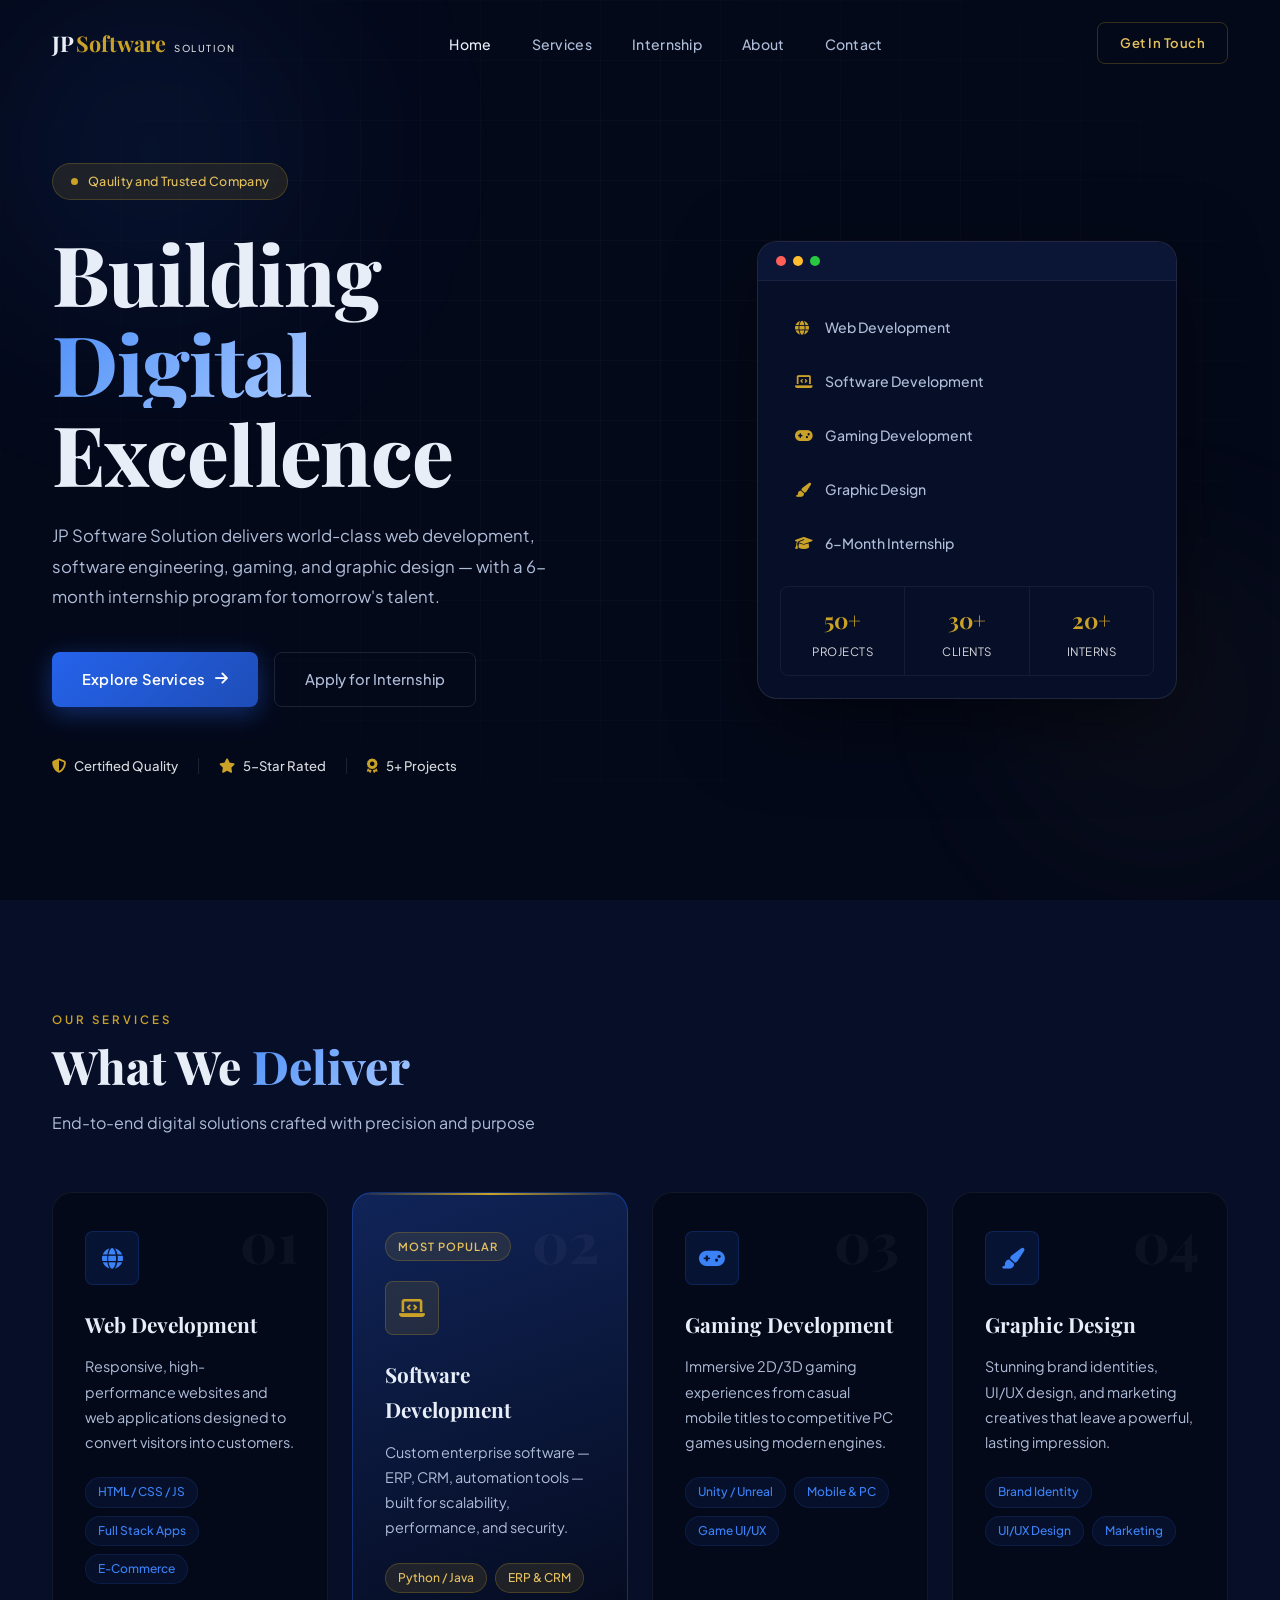
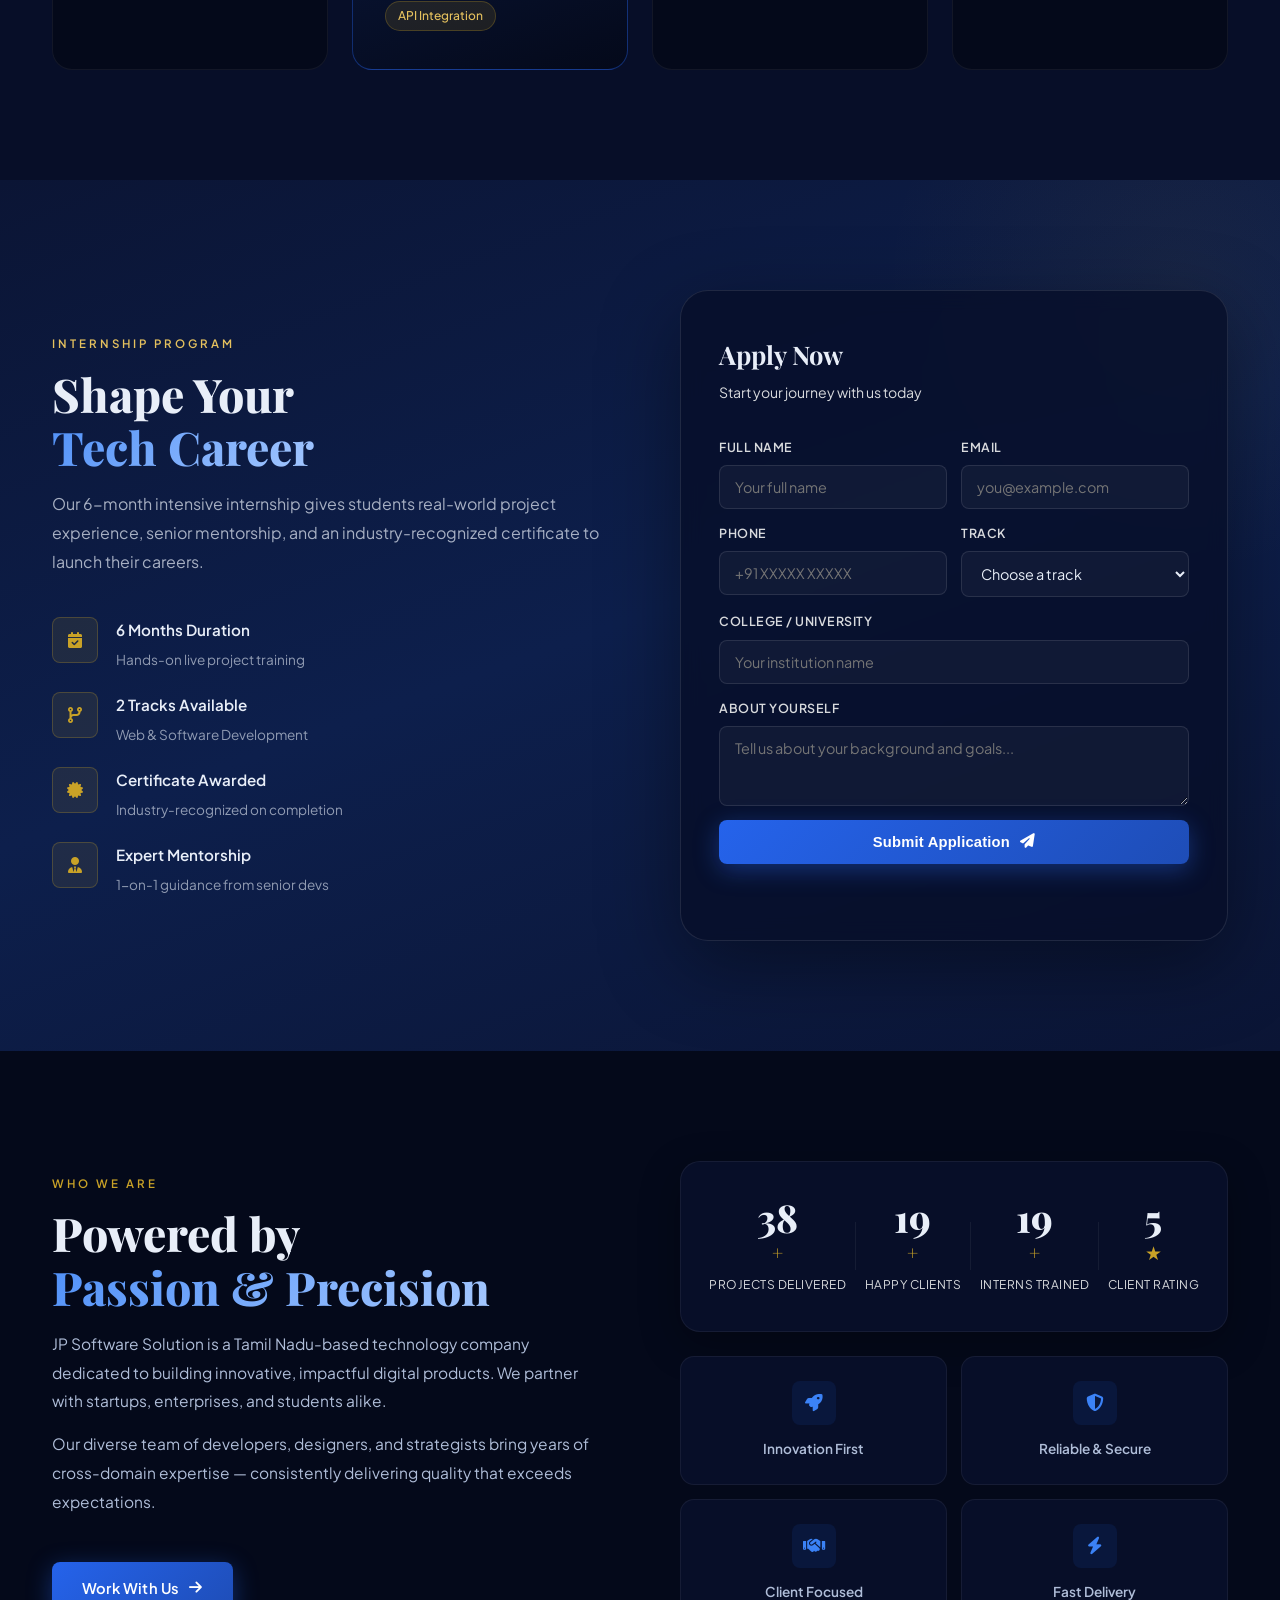
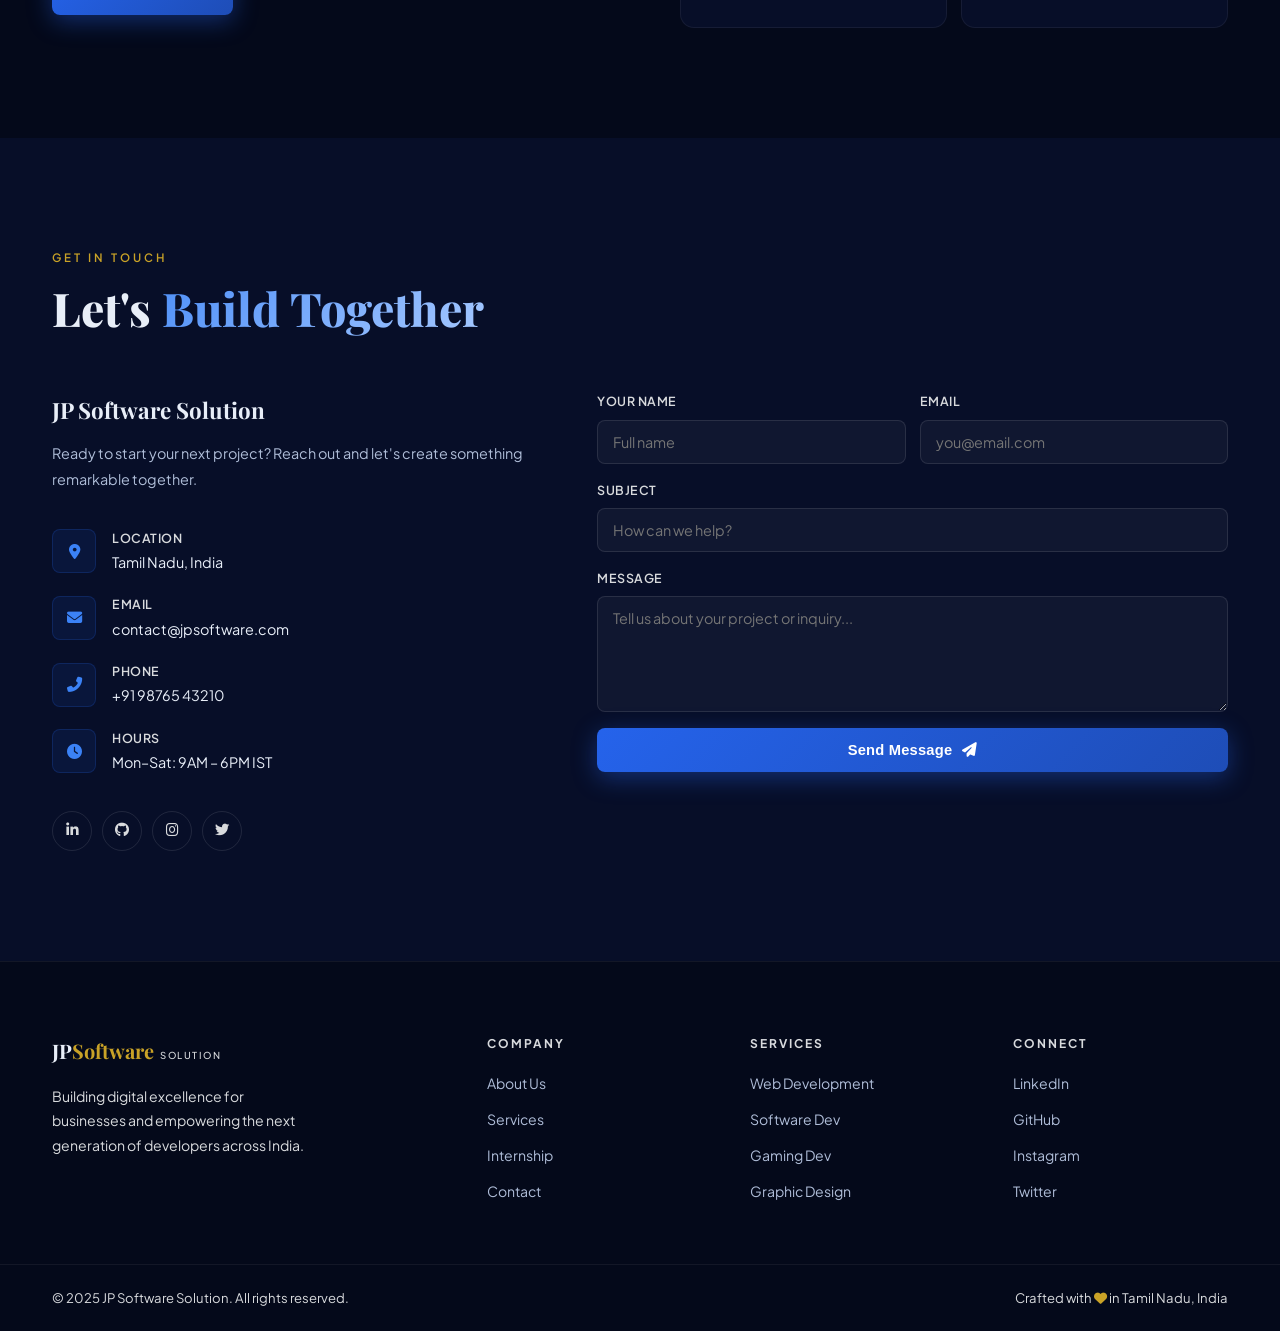
==== frontend/index.html @ 1e760411 "Initial commit" ====
<!DOCTYPE html>
<html lang="en">
<head>
  <meta charset="UTF-8"/>
  <meta name="viewport" content="width=device-width, initial-scale=1.0"/>
  <title>JP Software Solution — Digital Excellence</title>
  <link rel="stylesheet" href="style.css"/>
  <link href="https://fonts.googleapis.com/css2?family=Playfair+Display:wght@600;700;800&family=Plus+Jakarta+Sans:wght@300;400;500;600&display=swap" rel="stylesheet"/>
  <link rel="stylesheet" href="https://cdnjs.cloudflare.com/ajax/libs/font-awesome/6.5.0/css/all.min.css"/>
</head>
<body>

<!-- PRELOADER -->
<div id="preloader">
  <div class="pre-inner">
    <div class="pre-logo">JP<span>S</span></div>
    <div class="pre-bar"><div class="pre-fill"></div></div>
  </div>
</div>

<!-- NAV -->
<nav id="navbar">
  <div class="nav-inner">
    <a href="#home" class="logo">JP<span>Software</span><em>Solution</em></a>
    <ul class="nav-links" id="navLinks">
      <li><a href="#home">Home</a></li>
      <li><a href="#services">Services</a></li>
      <li><a href="#internship">Internship</a></li>
      <li><a href="#about">About</a></li>
      <li><a href="#contact">Contact</a></li>
    </ul>
    <a href="#contact" class="nav-cta">Get In Touch</a>
    <div class="hamburger" id="hamburger"><span></span><span></span><span></span></div>
  </div>
</nav>

<!-- HERO -->
<section id="home" class="hero">
  <div class="hero-grid-bg"></div>
  <div class="hero-orb orb1"></div>
  <div class="hero-orb orb2"></div>
  <div class="hero-content">
    <div class="hero-badge"><span class="badge-dot"></span>Qaulity and Trusted Company</div>
    <h1>Building <span class="h-underline">Digital</span><br/>Excellence</h1>
    <p class="hero-sub">JP Software Solution delivers world-class web development, software engineering, gaming, and graphic design — with a 6-month internship program for tomorrow's talent.</p>
    <div class="hero-actions">
      <a href="#services" class="btn-royal">Explore Services <i class="fas fa-arrow-right"></i></a>
      <a href="#internship" class="btn-ghost">Apply for Internship</a>
    </div>
    <div class="hero-trust">
      <div class="trust-item"><i class="fas fa-shield-alt"></i><span>Certified Quality</span></div>
      <div class="trust-sep"></div>
      <div class="trust-item"><i class="fas fa-star"></i><span>5-Star Rated</span></div>
      <div class="trust-sep"></div>
      <div class="trust-item"><i class="fas fa-award"></i><span>5+ Projects</span></div>
    </div>
  </div>
  <div class="hero-visual">
    <div class="hv-frame">
      <div class="hv-top-bar"><span></span><span></span><span></span></div>
      <div class="hv-body">
        <div class="code-line cl1"><i class="fas fa-globe"></i> Web Development</div>
        <div class="code-line cl2"><i class="fas fa-laptop-code"></i> Software Development</div>
        <div class="code-line cl3"><i class="fas fa-gamepad"></i> Gaming Development</div>
        <div class="code-line cl4"><i class="fas fa-paint-brush"></i> Graphic Design</div>
        <div class="code-line cl5"><i class="fas fa-graduation-cap"></i> 6-Month Internship</div>
        <div class="hv-stats">
          <div class="hv-stat"><div class="hvn">50+</div><div class="hvl">Projects</div></div>
          <div class="hv-stat"><div class="hvn">30+</div><div class="hvl">Clients</div></div>
          <div class="hv-stat"><div class="hvn">20+</div><div class="hvl">Interns</div></div>
        </div>
      </div>
    </div>
  </div>
</section>

<!-- SERVICES -->
<section id="services">
  <div class="container">
    <div class="sec-eyebrow">Our Services</div>
    <h2 class="sec-title">What We <span>Deliver</span></h2>
    <p class="sec-sub">End-to-end digital solutions crafted with precision and purpose</p>
    <div class="services-grid">
      <div class="svc-card reveal">
        <div class="svc-num">01</div>
        <div class="svc-ico"><i class="fas fa-globe"></i></div>
        <h3>Web Development</h3>
        <p>Responsive, high-performance websites and web applications designed to convert visitors into customers.</p>
        <ul class="svc-tags"><li>HTML / CSS / JS</li><li>Full Stack Apps</li><li>E-Commerce</li></ul>
      </div>
      <div class="svc-card featured reveal">
        <div class="featured-lbl">Most Popular</div>
        <div class="svc-num">02</div>
        <div class="svc-ico"><i class="fas fa-laptop-code"></i></div>
        <h3>Software Development</h3>
        <p>Custom enterprise software — ERP, CRM, automation tools — built for scalability, performance, and security.</p>
        <ul class="svc-tags"><li>Python / Java</li><li>ERP & CRM</li><li>API Integration</li></ul>
      </div>
      <div class="svc-card reveal">
        <div class="svc-num">03</div>
        <div class="svc-ico"><i class="fas fa-gamepad"></i></div>
        <h3>Gaming Development</h3>
        <p>Immersive 2D/3D gaming experiences from casual mobile titles to competitive PC games using modern engines.</p>
        <ul class="svc-tags"><li>Unity / Unreal</li><li>Mobile & PC</li><li>Game UI/UX</li></ul>
      </div>
      <div class="svc-card reveal">
        <div class="svc-num">04</div>
        <div class="svc-ico"><i class="fas fa-paint-brush"></i></div>
        <h3>Graphic Design</h3>
        <p>Stunning brand identities, UI/UX design, and marketing creatives that leave a powerful, lasting impression.</p>
        <ul class="svc-tags"><li>Brand Identity</li><li>UI/UX Design</li><li>Marketing</li></ul>
      </div>
    </div>
  </div>
</section>

<!-- INTERNSHIP -->
<section id="internship" class="intern-section">
  <div class="container">
    <div class="intern-grid">
      <div class="intern-left">
        <div class="sec-eyebrow light">Internship Program</div>
        <h2 class="sec-title light">Shape Your<br/><span>Tech Career</span></h2>
        <p class="intern-desc">Our 6-month intensive internship gives students real-world project experience, senior mentorship, and an industry-recognized certificate to launch their careers.</p>
        <div class="perks-list">
          <div class="perk reveal"><div class="perk-ico"><i class="fas fa-calendar-check"></i></div><div class="perk-text"><strong>6 Months Duration</strong><span>Hands-on live project training</span></div></div>
          <div class="perk reveal"><div class="perk-ico"><i class="fas fa-code-branch"></i></div><div class="perk-text"><strong>2 Tracks Available</strong><span>Web & Software Development</span></div></div>
          <div class="perk reveal"><div class="perk-ico"><i class="fas fa-certificate"></i></div><div class="perk-text"><strong>Certificate Awarded</strong><span>Industry-recognized on completion</span></div></div>
          <div class="perk reveal"><div class="perk-ico"><i class="fas fa-user-tie"></i></div><div class="perk-text"><strong>Expert Mentorship</strong><span>1-on-1 guidance from senior devs</span></div></div>
        </div>
      </div>
      <div class="intern-right">
        <div class="form-card">
          <div class="form-card-head">
            <h3>Apply Now</h3>
            <p>Start your journey with us today</p>
          </div>
          <form id="internForm">
            <div class="frow2">
              <div class="fgrp"><label>Full Name</label><input type="text" id="iName" placeholder="Your full name" required/></div>
              <div class="fgrp"><label>Email</label><input type="email" id="iEmail" placeholder="you@example.com" required/></div>
            </div>
            <div class="frow2">
              <div class="fgrp"><label>Phone</label><input type="tel" id="iPhone" placeholder="+91 XXXXX XXXXX" required/></div>
              <div class="fgrp"><label>Track</label>
                <select id="iTrack" required>
                  <option value="">Choose a track</option>
                  <option value="web">Web Development</option>
                  <option value="software">Software Development</option>
                </select>
              </div>
            </div>
            <div class="fgrp"><label>College / University</label><input type="text" id="iCollege" placeholder="Your institution name" required/></div>
            <div class="fgrp"><label>About Yourself</label><textarea id="iMessage" placeholder="Tell us about your background and goals..." rows="3"></textarea></div>
            <button type="submit" class="btn-royal full">Submit Application <i class="fas fa-paper-plane"></i></button>
            <p id="formMsg" class="fstatus"></p>
          </form>
        </div>
      </div>
    </div>
  </div>
</section>

<!-- ABOUT -->
<section id="about">
  <div class="container">
    <div class="about-grid">
      <div class="about-left reveal">
        <div class="sec-eyebrow">Who We Are</div>
        <h2 class="sec-title">Powered by<br/><span>Passion & Precision</span></h2>
        <p class="about-body">JP Software Solution is a Tamil Nadu-based technology company dedicated to building innovative, impactful digital products. We partner with startups, enterprises, and students alike.</p>
        <p class="about-body">Our diverse team of developers, designers, and strategists bring years of cross-domain expertise — consistently delivering quality that exceeds expectations.</p>
        <a href="#contact" class="btn-royal" style="display:inline-flex;margin-top:32px;gap:10px;">Work With Us <i class="fas fa-arrow-right"></i></a>
      </div>
      <div class="about-right">
        <div class="stats-board reveal">
          <div class="sb-item"><div class="sb-num" data-target="50">0</div><div class="sb-plus">+</div><div class="sb-lbl">Projects Delivered</div></div>
          <div class="sb-divider"></div>
          <div class="sb-item"><div class="sb-num" data-target="30">0</div><div class="sb-plus">+</div><div class="sb-lbl">Happy Clients</div></div>
          <div class="sb-divider"></div>
          <div class="sb-item"><div class="sb-num" data-target="20">0</div><div class="sb-plus">+</div><div class="sb-lbl">Interns Trained</div></div>
          <div class="sb-divider"></div>
          <div class="sb-item"><div class="sb-num" data-target="5">0</div><div class="sb-plus">★</div><div class="sb-lbl">Client Rating</div></div>
        </div>
        <div class="values-grid">
          <div class="val-box reveal"><div class="val-ico"><i class="fas fa-rocket"></i></div><p>Innovation First</p></div>
          <div class="val-box reveal"><div class="val-ico"><i class="fas fa-shield-alt"></i></div><p>Reliable & Secure</p></div>
          <div class="val-box reveal"><div class="val-ico"><i class="fas fa-handshake"></i></div><p>Client Focused</p></div>
          <div class="val-box reveal"><div class="val-ico"><i class="fas fa-bolt"></i></div><p>Fast Delivery</p></div>
        </div>
      </div>
    </div>
  </div>
</section>

<!-- CONTACT -->
<section id="contact" class="contact-section">
  <div class="container">
    <div class="sec-eyebrow">Get In Touch</div>
    <h2 class="sec-title">Let's <span>Build Together</span></h2>
    <div class="contact-grid">
      <div class="contact-left reveal">
        <h3>JP Software Solution</h3>
        <p class="ci-intro">Ready to start your next project? Reach out and let's create something remarkable together.</p>
        <div class="ci-list">
          <div class="ci-item"><div class="ci-ico"><i class="fas fa-map-marker-alt"></i></div><div class="ci-txt"><strong>Location</strong><span>Tamil Nadu, India</span></div></div>
          <div class="ci-item"><div class="ci-ico"><i class="fas fa-envelope"></i></div><div class="ci-txt"><strong>Email</strong><span>contact@jpsoftware.com</span></div></div>
          <div class="ci-item"><div class="ci-ico"><i class="fas fa-phone-alt"></i></div><div class="ci-txt"><strong>Phone</strong><span>+91 98765 43210</span></div></div>
          <div class="ci-item"><div class="ci-ico"><i class="fas fa-clock"></i></div><div class="ci-txt"><strong>Hours</strong><span>Mon–Sat: 9AM – 6PM IST</span></div></div>
        </div>
        <div class="social-row">
          <a href="#" class="soc-btn"><i class="fab fa-linkedin-in"></i></a>
          <a href="#" class="soc-btn"><i class="fab fa-github"></i></a>
          <a href="#" class="soc-btn"><i class="fab fa-instagram"></i></a>
          <a href="#" class="soc-btn"><i class="fab fa-twitter"></i></a>
        </div>
      </div>
      <form id="contactForm" class="contact-right reveal">
        <div class="frow2">
          <div class="fgrp"><label>Your Name</label><input type="text" id="cName" placeholder="Full name" required/></div>
          <div class="fgrp"><label>Email</label><input type="email" id="cEmail" placeholder="you@email.com" required/></div>
        </div>
        <div class="fgrp"><label>Subject</label><input type="text" id="cSubject" placeholder="How can we help?" required/></div>
        <div class="fgrp"><label>Message</label><textarea id="cMessage" rows="5" placeholder="Tell us about your project or inquiry..." required></textarea></div>
        <button type="submit" class="btn-royal full">Send Message <i class="fas fa-paper-plane"></i></button>
        <p id="contactMsg" class="fstatus"></p>
      </form>
    </div>
  </div>
</section>

<!-- FOOTER -->
<footer>
  <div class="footer-top">
    <div class="container footer-grid">
      <div class="fg-brand">
        <div class="logo">JP<span>Software</span><em>Solution</em></div>
        <p>Building digital excellence for businesses and empowering the next generation of developers across India.</p>
      </div>
      <div class="fg-col"><h4>Company</h4><a href="#about">About Us</a><a href="#services">Services</a><a href="#internship">Internship</a><a href="#contact">Contact</a></div>
      <div class="fg-col"><h4>Services</h4><a href="#services">Web Development</a><a href="#services">Software Dev</a><a href="#services">Gaming Dev</a><a href="#services">Graphic Design</a></div>
      <div class="fg-col"><h4>Connect</h4><a href="#">LinkedIn</a><a href="#">GitHub</a><a href="#">Instagram</a><a href="#">Twitter</a></div>
    </div>
  </div>
  <div class="footer-bottom">
    <div class="container fb-inner">
      <p>© 2025 JP Software Solution. All rights reserved.</p>
      <p>Crafted with <i class="fas fa-heart" style="color:#c9a227"></i> in Tamil Nadu, India</p>
    </div>
  </div>
</footer>

<script src="main.js"></script>
</body>
</html>
---- frontend/style.css ----
/* ==============================
   JP SOFTWARE SOLUTION — ROYAL DARK BLUE
   ============================== */

@import url('https://fonts.googleapis.com/css2?family=Playfair+Display:wght@600;700;800&family=Plus+Jakarta+Sans:wght@300;400;500;600&display=swap');

*, *::before, *::after { margin: 0; padding: 0; box-sizing: border-box; }

:root {
  /* Royal Blue Palette */
  --navy:       #04091a;
  --navy2:      #070e28;
  --navy3:      #0b1535;
  --royal:      #0d1f4c;
  --royal-mid:  #102458;
  --blue-glow:  #1a3a8a;
  --blue-light: #1e4db7;
  --accent:     #2563eb;
  --accent-lit: #3b82f6;

  /* Gold Accent — Royal Touch */
  --gold:       #c9a227;
  --gold-light: #e5c15e;
  --gold-pale:  rgba(201,162,39,0.12);

  /* Text */
  --text:       #e8eef8;
  --text2:      #afbdd8;
  --text3:      #d8dadd;

  /* Borders */
  --bdr:        rgba(255,255,255,0.06);
  --bdr2:       rgba(255,255,255,0.10);
  --bdr-gold:   rgba(201,162,39,0.25);

  /* Fonts */
  --serif:      'Playfair Display', Georgia, serif;
  --sans:       'Plus Jakarta Sans', system-ui, sans-serif;

  --radius-sm:  8px;
  --radius:     14px;
  --radius-lg:  20px;
  --radius-xl:  28px;
}

html { scroll-behavior: smooth; font-size: 16px; }

body {
  background: var(--navy);
  color: var(--text);
  font-family: var(--sans);
  font-weight: 400;
  line-height: 1.7;
  overflow-x: hidden;
}

::selection { background: rgba(37,99,235,0.35); color: var(--text); }

::-webkit-scrollbar { width: 5px; }
::-webkit-scrollbar-track { background: var(--navy2); }
::-webkit-scrollbar-thumb { background: var(--blue-light); border-radius: 10px; }

/* ==============================  PRELOADER  ============================== */
#preloader {
  position: fixed; inset: 0; z-index: 9999;
  background: var(--navy);
  display: flex; align-items: center; justify-content: center;
  transition: opacity 0.6s, visibility 0.6s;
}
#preloader.done { opacity: 0; visibility: hidden; }
.pre-inner { text-align: center; }
.pre-logo {
  font-family: var(--serif); font-size: 3rem; font-weight: 800;
  color: var(--text); letter-spacing: -1px;
}
.pre-logo span { color: var(--gold); }
.pre-bar {
  width: 160px; height: 2px; background: var(--bdr2);
  border-radius: 2px; margin: 20px auto 0; overflow: hidden;
}
.pre-fill {
  height: 100%; width: 0; background: linear-gradient(90deg, var(--gold), var(--accent));
  border-radius: 2px; animation: preload 1.4s ease forwards;
}
@keyframes preload { to { width: 100%; } }

/* ==============================  NAVBAR  ============================== */
#navbar {
  position: fixed; top: 0; width: 100%; z-index: 1000;
  padding: 22px 0;
  transition: all 0.4s cubic-bezier(.4,0,.2,1);
}
#navbar.scrolled {
  padding: 14px 0;
  background: rgba(7,14,40,0.95);
  backdrop-filter: blur(20px) saturate(180%);
  border-bottom: 1px solid var(--bdr);
  box-shadow: 0 4px 30px rgba(0,0,0,0.4);
}
.nav-inner {
  max-width: 1240px; margin: 0 auto; padding: 0 32px;
  display: flex; align-items: center; justify-content: space-between;
}
.logo {
  font-family: var(--serif); font-size: 1.35rem; font-weight: 700;
  color: var(--text); text-decoration: none; display: flex; align-items: baseline; gap: 2px;
}
.logo span { color: var(--gold); }
.logo em { font-style: normal; font-family: var(--sans); font-size: 0.6rem; font-weight: 500; color: var(--text3); letter-spacing: 1.5px; text-transform: uppercase; margin-left: 6px; }
.nav-links { list-style: none; display: flex; gap: 40px; }
.nav-links a { color: var(--text2); text-decoration: none; font-size: 0.88rem; font-weight: 500; letter-spacing: 0.3px; transition: color 0.2s; position: relative; }
.nav-links a::after { content:''; position:absolute; bottom:-4px; left:0; width:0; height:1px; background:var(--gold); transition:width 0.3s; }
.nav-links a:hover { color: var(--text); }
.nav-links a:hover::after { width: 100%; }
.nav-cta {
  background: transparent; border: 1px solid var(--bdr-gold);
  color: var(--gold-light); font-size: 0.82rem; font-weight: 600;
  letter-spacing: 0.5px; padding: 9px 22px; border-radius: var(--radius-sm);
  text-decoration: none; transition: all 0.3s;
}
.nav-cta:hover { background: var(--gold); color: var(--navy); border-color: var(--gold); }
.hamburger { display: none; flex-direction: column; gap: 5px; cursor: pointer; }
.hamburger span { width: 22px; height: 1.5px; background: var(--text); border-radius: 2px; transition: 0.3s; display: block; }

/* ==============================  HERO  ============================== */
.hero {
  min-height: 100vh;
  display: flex; align-items: center; gap: 80px;
  max-width: 1240px; margin: 0 auto; padding: 120px 32px 80px;
  position: relative;
}
.hero-grid-bg {
  position: fixed; inset: 0; pointer-events: none; z-index: -1;
  background-image:
    linear-gradient(rgba(255,255,255,0.025) 1px, transparent 1px),
    linear-gradient(90deg, rgba(255,255,255,0.025) 1px, transparent 1px);
  background-size: 60px 60px;
  mask-image: radial-gradient(ellipse 80% 80% at 50% 40%, black 30%, transparent 80%);
}
.hero-orb {
  position: fixed; border-radius: 50%; pointer-events: none; z-index: -1;
  filter: blur(80px);
}
.orb1 { width: 500px; height: 500px; top: -100px; left: -100px; background: radial-gradient(circle, rgba(37,99,235,0.14) 0%, transparent 70%); }
.orb2 { width: 400px; height: 400px; bottom: 0; right: -80px; background: radial-gradient(circle, rgba(201,162,39,0.07) 0%, transparent 70%); }
.hero-content { flex: 1.1; }
.hero-badge {
  display: inline-flex; align-items: center; gap: 10px;
  border: 1px solid var(--bdr-gold); border-radius: 40px;
  padding: 7px 18px; font-size: 0.78rem; font-weight: 500;
  color: var(--gold-light); letter-spacing: 0.3px; margin-bottom: 28px;
  background: var(--gold-pale);
}
.badge-dot { width: 7px; height: 7px; background: var(--gold); border-radius: 50%; animation: pulse-dot 2s ease-in-out infinite; }
@keyframes pulse-dot { 0%,100%{opacity:1;transform:scale(1)} 50%{opacity:.5;transform:scale(1.4)} }
.hero-content h1 {
  font-family: var(--serif); font-size: clamp(3.2rem, 6.5vw, 5.2rem);
  font-weight: 800; line-height: 1.08; letter-spacing: -1px;
  margin-bottom: 24px; color: var(--text);
}
.h-underline {
  position: relative; display: inline-block;
  background: linear-gradient(135deg, #4f90f8 0%, #a5c8ff 100%);
  -webkit-background-clip: text; -webkit-text-fill-color: transparent; background-clip: text;
}
.h-gold {
  font-style: italic;
  background: linear-gradient(135deg, var(--gold) 0%, var(--gold-light) 100%);
  -webkit-background-clip: text; -webkit-text-fill-color: transparent; background-clip: text;
}
.hero-sub { color: var(--text2); font-size: 1.05rem; max-width: 500px; line-height: 1.8; margin-bottom: 40px; font-weight: 400; }
.hero-actions { display: flex; gap: 16px; flex-wrap: wrap; margin-bottom: 48px; }
.btn-royal {
  display: inline-flex; align-items: center; gap: 10px;
  background: linear-gradient(135deg, var(--accent) 0%, var(--blue-light) 100%);
  color: #fff; font-weight: 600; font-size: 0.92rem;
  padding: 14px 30px; border-radius: var(--radius-sm); border: none;
  text-decoration: none; cursor: pointer; letter-spacing: 0.2px;
  transition: transform 0.25s, box-shadow 0.25s;
  box-shadow: 0 6px 24px rgba(37,99,235,0.4);
}
.btn-royal:hover { transform: translateY(-2px); box-shadow: 0 12px 36px rgba(37,99,235,0.5); }
.btn-royal.full { width: 100%; justify-content: center; border-radius: var(--radius-sm); }
.btn-ghost {
  display: inline-flex; align-items: center; gap: 10px;
  border: 1px solid var(--bdr2); color: var(--text2); font-weight: 500;
  font-size: 0.92rem; padding: 14px 30px; border-radius: var(--radius-sm);
  text-decoration: none; transition: all 0.25s; background: transparent;
}
.btn-ghost:hover { border-color: rgba(255,255,255,0.2); color: var(--text); background: rgba(255,255,255,0.04); }
.hero-trust { display: flex; align-items: center; gap: 20px; flex-wrap: wrap; }
.trust-item { display: flex; align-items: center; gap: 8px; color: var(--text3); font-size: 0.82rem; font-weight: 500; }
.trust-item i { color: var(--gold); font-size: 0.9rem; }
.trust-sep { width: 1px; height: 16px; background: var(--bdr2); }

/* Hero Visual */
.hero-visual { flex: 1; display: flex; justify-content: center; align-items: center; }
.hv-frame {
  width: 100%; max-width: 420px;
  background: var(--navy2);
  border: 1px solid var(--bdr2); border-radius: var(--radius-lg);
  overflow: hidden;
  box-shadow: 0 24px 80px rgba(0,0,0,0.5), inset 0 1px 0 rgba(255,255,255,0.06);
}
.hv-top-bar {
  display: flex; gap: 7px; padding: 14px 18px;
  border-bottom: 1px solid var(--bdr);
  background: var(--navy3);
}
.hv-top-bar span { width: 10px; height: 10px; border-radius: 50%; background: var(--bdr2); }
.hv-top-bar span:nth-child(1) { background: #ff5f57; }
.hv-top-bar span:nth-child(2) { background: #febc2e; }
.hv-top-bar span:nth-child(3) { background: #28c840; }
.hv-body { padding: 24px 22px 22px; }
.code-line {
  display: flex; align-items: center; gap: 14px;
  padding: 10px 14px; border-radius: var(--radius-sm);
  font-size: 0.88rem; font-weight: 500; color: var(--text2);
  margin-bottom: 8px; border: 1px solid transparent;
  opacity: 0;
  animation: slideIn 0.5s ease forwards;
}
.code-line i { color: var(--gold); width: 16px; }
.cl1 { animation-delay: 0.1s; }
.cl2 { animation-delay: 0.3s; }
.cl3 { animation-delay: 0.5s; }
.cl4 { animation-delay: 0.7s; }
.cl5 { animation-delay: 0.9s; }
.code-line:hover { background: rgba(37,99,235,0.08); border-color: var(--bdr); color: var(--text); }
@keyframes slideIn { from{opacity:0;transform:translateX(-12px)} to{opacity:1;transform:none} }
.hv-stats {
  display: flex; gap: 0; margin-top: 20px;
  border: 1px solid var(--bdr); border-radius: var(--radius-sm);
  overflow: hidden;
}
.hv-stat {
  flex: 1; padding: 14px 10px; text-align: center;
  border-right: 1px solid var(--bdr);
}
.hv-stat:last-child { border-right: none; }
.hvn { font-family: var(--serif); font-size: 1.4rem; font-weight: 700; color: var(--gold); }
.hvl { font-size: 0.72rem; color: var(--text3); margin-top: 2px; letter-spacing: 0.5px; text-transform: uppercase; }

/* ==============================  SHARED  ============================== */
.container { max-width: 1240px; margin: 0 auto; padding: 0 32px; }
section { padding: 110px 0; }
.sec-eyebrow {
  font-size: 0.72rem; font-weight: 600; letter-spacing: 3px;
  text-transform: uppercase; color: var(--gold); margin-bottom: 14px;
}
.sec-eyebrow.light { color: var(--gold-light); }
.sec-title {
  font-family: var(--serif); font-size: clamp(2rem, 4vw, 2.9rem);
  font-weight: 800; line-height: 1.15; margin-bottom: 16px;
}
.sec-title span {
  background: linear-gradient(135deg, #4f90f8, #a5c8ff);
  -webkit-background-clip: text; -webkit-text-fill-color: transparent; background-clip: text;
}
.sec-title.light { color: var(--text); }
.sec-sub { color: var(--text2); font-size: 1rem; max-width: 500px; }
.text-center { text-align: center; }
.text-center .sec-sub { margin: 0 auto; }

/* Reveal on scroll */
.reveal { opacity: 0; transform: translateY(28px); transition: opacity 0.7s ease, transform 0.7s ease; }
.reveal.visible { opacity: 1; transform: none; }

/* ==============================  SERVICES  ============================== */
#services { background: var(--navy2); }
#services .sec-eyebrow,
#services .sec-title,
#services .sec-sub { display: block; }
#services > .container > .sec-eyebrow { margin-bottom: 10px; }
#services > .container > .sec-title { margin-bottom: 16px; }
.services-grid {
  display: grid; grid-template-columns: repeat(auto-fit, minmax(260px,1fr));
  gap: 24px; margin-top: 56px;
}
.svc-card {
  background: var(--navy); border: 1px solid var(--bdr);
  border-radius: var(--radius-lg); padding: 38px 32px;
  position: relative; overflow: hidden;
  transition: transform 0.3s, border-color 0.3s, box-shadow 0.3s;
}
.svc-card::before {
  content: ''; position: absolute; top: 0; left: 0; right: 0; height: 2px;
  background: linear-gradient(90deg, transparent, var(--blue-light), transparent);
  opacity: 0; transition: opacity 0.3s;
}
.svc-card:hover { transform: translateY(-8px); border-color: var(--bdr2); box-shadow: 0 20px 60px rgba(0,0,0,0.4); }
.svc-card:hover::before { opacity: 1; }
.svc-card.featured {
  border-color: rgba(37,99,235,0.4);
  background: linear-gradient(160deg, var(--royal-mid) 0%, var(--navy) 100%);
}
.svc-card.featured::before { opacity: 1; background: linear-gradient(90deg, transparent, var(--gold), transparent); }
.featured-lbl {
  display: inline-block; background: var(--gold-pale); color: var(--gold-light);
  border: 1px solid var(--bdr-gold); font-size: 0.7rem; font-weight: 600;
  letter-spacing: 1px; text-transform: uppercase; padding: 4px 12px;
  border-radius: 20px; margin-bottom: 20px;
}
.svc-num {
  font-family: var(--serif); font-size: 3.5rem; font-weight: 800;
  color: rgba(255,255,255,0.04); line-height: 1; margin-bottom: 20px;
  position: absolute; top: 20px; right: 28px;
}
.svc-ico {
  width: 54px; height: 54px; background: rgba(37,99,235,0.12);
  border: 1px solid rgba(37,99,235,0.2); border-radius: var(--radius-sm);
  display: flex; align-items: center; justify-content: center;
  font-size: 1.3rem; color: var(--accent-lit); margin-bottom: 22px;
  transition: all 0.3s;
}
.svc-card:hover .svc-ico { background: var(--accent); color: #fff; border-color: var(--accent); }
.svc-card.featured .svc-ico { background: var(--gold-pale); border-color: var(--bdr-gold); color: var(--gold); }
.svc-card h3 { font-family: var(--serif); font-size: 1.3rem; font-weight: 700; margin-bottom: 12px; }
.svc-card p { color: var(--text2); font-size: 0.9rem; line-height: 1.75; margin-bottom: 22px; }
.svc-tags { list-style: none; display: flex; flex-wrap: wrap; gap: 8px; }
.svc-tags li {
  font-size: 0.75rem; font-weight: 500; color: var(--accent-lit);
  background: rgba(37,99,235,0.08); border: 1px solid rgba(37,99,235,0.15);
  padding: 4px 12px; border-radius: 20px;
}
.svc-card.featured .svc-tags li { color: var(--gold-light); background: var(--gold-pale); border-color: var(--bdr-gold); }

/* ==============================  INTERNSHIP  ============================== */
.intern-section {
  background: linear-gradient(160deg, var(--navy3) 0%, var(--royal) 50%, var(--navy3) 100%);
  position: relative; overflow: hidden;
}
.intern-section::before {
  content: ''; position: absolute; top: -200px; right: -200px;
  width: 600px; height: 600px; border-radius: 50%;
  background: radial-gradient(circle, rgba(201,162,39,0.06) 0%, transparent 70%);
  pointer-events: none;
}
.intern-grid { display: grid; grid-template-columns: 1fr 1fr; gap: 80px; align-items: center; }
.intern-desc { color: rgba(232,238,248,0.7); font-size: 1rem; line-height: 1.8; margin-bottom: 40px; }
.perks-list { display: flex; flex-direction: column; gap: 20px; }
.perk { display: flex; gap: 18px; align-items: flex-start; }
.perk-ico {
  width: 46px; height: 46px; min-width: 46px;
  background: rgba(201,162,39,0.1); border: 1px solid var(--bdr-gold);
  border-radius: var(--radius-sm); display: flex; align-items: center;
  justify-content: center; color: var(--gold); font-size: 1rem;
}
.perk-text strong { display: block; color: var(--text); font-size: 0.95rem; font-weight: 600; margin-bottom: 2px; }
.perk-text span { color: rgba(232,238,248,0.6); font-size: 0.85rem; }
.form-card {
  background: rgba(7,14,40,0.8); border: 1px solid var(--bdr2);
  border-radius: var(--radius-xl); padding: 42px 38px;
  backdrop-filter: blur(10px);
  box-shadow: 0 24px 80px rgba(0,0,0,0.4);
}
.form-card-head { margin-bottom: 32px; }
.form-card-head h3 { font-family: var(--serif); font-size: 1.6rem; font-weight: 700; margin-bottom: 4px; }
.form-card-head p { color: var(--text3); font-size: 0.88rem; }
.frow2 { display: grid; grid-template-columns: 1fr 1fr; gap: 14px; }
.fgrp { display: flex; flex-direction: column; gap: 7px; margin-bottom: 14px; }
.fgrp label { font-size: 0.78rem; font-weight: 600; letter-spacing: 0.5px; text-transform: uppercase; color: var(--text3); }
.fgrp input, .fgrp select, .fgrp textarea {
  background: rgba(255,255,255,0.04); border: 1px solid var(--bdr2);
  border-radius: var(--radius-sm); padding: 12px 15px;
  color: var(--text); font-family: var(--sans); font-size: 0.9rem; outline: none;
  transition: border-color 0.2s, background 0.2s;
  width: 100%;
}
.fgrp input:focus, .fgrp select:focus, .fgrp textarea:focus {
  border-color: var(--accent); background: rgba(37,99,235,0.05);
}
.fgrp select { cursor: pointer; }
.fgrp select option { background: var(--navy); }
.fgrp textarea { resize: vertical; }
.fstatus { margin-top: 14px; font-size: 0.85rem; color: #4ade80; text-align: center; min-height: 20px; }
.fstatus.error { color: #f87171; }

/* ==============================  ABOUT  ============================== */
#about { background: var(--navy); }
.about-grid { display: grid; grid-template-columns: 1fr 1fr; gap: 80px; align-items: center; }
.about-body { color: var(--text2); font-size: 0.97rem; line-height: 1.85; margin-bottom: 14px; }
.stats-board {
  background: var(--navy2); border: 1px solid var(--bdr);
  border-radius: var(--radius-lg); padding: 36px 28px;
  display: flex; align-items: center; justify-content: space-between;
  margin-bottom: 24px;
  box-shadow: 0 12px 40px rgba(0,0,0,0.3);
}
.sb-item { text-align: center; }
.sb-num { font-family: var(--serif); font-size: 2.4rem; font-weight: 800; color: var(--text); line-height: 1; }
.sb-plus { font-family: var(--serif); font-size: 1.2rem; color: var(--gold); display: inline; }
.sb-lbl { font-size: 0.75rem; color: var(--text3); margin-top: 6px; text-transform: uppercase; letter-spacing: 0.5px; }
.sb-divider { width: 1px; height: 48px; background: var(--bdr); }
.values-grid { display: grid; grid-template-columns: 1fr 1fr; gap: 14px; }
.val-box {
  background: var(--navy2); border: 1px solid var(--bdr);
  border-radius: var(--radius); padding: 24px 20px; text-align: center;
  transition: border-color 0.3s, transform 0.3s;
}
.val-box:hover { border-color: rgba(37,99,235,0.3); transform: translateY(-4px); }
.val-ico {
  width: 44px; height: 44px; background: rgba(37,99,235,0.1);
  border-radius: var(--radius-sm); display: flex; align-items: center;
  justify-content: center; color: var(--accent-lit); font-size: 1.1rem;
  margin: 0 auto 12px;
}
.val-box p { font-size: 0.85rem; font-weight: 600; color: var(--text2); }

/* ==============================  CONTACT  ============================== */
.contact-section { background: var(--navy2); }
.contact-grid { display: grid; grid-template-columns: 1fr 1.3fr; gap: 60px; margin-top: 56px; }
.contact-left h3 { font-family: var(--serif); font-size: 1.4rem; font-weight: 700; margin-bottom: 12px; }
.ci-intro { color: var(--text2); font-size: 0.9rem; line-height: 1.75; margin-bottom: 36px; }
.ci-list { display: flex; flex-direction: column; gap: 20px; margin-bottom: 36px; }
.ci-item { display: flex; align-items: center; gap: 16px; }
.ci-ico {
  width: 44px; height: 44px; min-width: 44px;
  background: rgba(37,99,235,0.1); border: 1px solid rgba(37,99,235,0.2);
  border-radius: var(--radius-sm); display: flex; align-items: center;
  justify-content: center; color: var(--accent-lit); font-size: 0.95rem;
}
.ci-txt { display: flex; flex-direction: column; }
.ci-txt strong { font-size: 0.78rem; font-weight: 600; text-transform: uppercase; letter-spacing: 0.5px; color: var(--text3); margin-bottom: 1px; }
.ci-txt span { font-size: 0.9rem; color: var(--text); }
.social-row { display: flex; gap: 10px; }
.soc-btn {
  width: 40px; height: 40px; border: 1px solid var(--bdr2); border-radius: 50%;
  display: flex; align-items: center; justify-content: center;
  color: var(--text3); text-decoration: none; font-size: 0.9rem;
  transition: all 0.2s;
}
.soc-btn:hover { border-color: var(--gold); color: var(--gold); background: var(--gold-pale); }
.contact-right { display: flex; flex-direction: column; gap: 0; }
.contact-right .fgrp { margin-bottom: 16px; }

/* ==============================  FOOTER  ============================== */
footer { background: var(--navy); border-top: 1px solid var(--bdr); }
.footer-top { padding: 72px 0 48px; }
.footer-grid { display: grid; grid-template-columns: 1.8fr 1fr 1fr 1fr; gap: 48px; }
.fg-brand .logo { display: block; margin-bottom: 16px; font-size: 1.25rem; }
.fg-brand p { color: var(--text3); font-size: 0.88rem; line-height: 1.75; max-width: 260px; }
.fg-col h4 { font-size: 0.75rem; font-weight: 700; letter-spacing: 2px; text-transform: uppercase; color: var(--text3); margin-bottom: 18px; }
.fg-col a { display: block; color: var(--text2); text-decoration: none; font-size: 0.88rem; margin-bottom: 12px; transition: color 0.2s; }
.fg-col a:hover { color: var(--gold-light); }
.footer-bottom { border-top: 1px solid var(--bdr); padding: 22px 0; }
.fb-inner { display: flex; align-items: center; justify-content: space-between; }
.fb-inner p { color: var(--text3); font-size: 0.82rem; }

/* ==============================  RESPONSIVE  ============================== */
@media (max-width: 1024px) {
  .hero { flex-direction: column; text-align: center; gap: 60px; padding-top: 110px; }
  .hero-sub { margin: 0 auto 40px; }
  .hero-actions { justify-content: center; }
  .hero-trust { justify-content: center; }
  .hero-visual { width: 100%; }
  .hv-frame { max-width: 480px; margin: 0 auto; }
  .intern-grid { grid-template-columns: 1fr; gap: 50px; }
  .about-grid { grid-template-columns: 1fr; gap: 50px; }
  .contact-grid { grid-template-columns: 1fr; gap: 48px; }
  .footer-grid { grid-template-columns: 1fr 1fr; gap: 40px; }
}
@media (max-width: 700px) {
  .nav-links {
    display: none; flex-direction: column; position: fixed;
    top: 65px; left: 0; width: 100%;
    background: rgba(7,14,40,0.98); backdrop-filter: blur(20px);
    padding: 28px 32px; border-bottom: 1px solid var(--bdr);
    gap: 22px;
  }
  .nav-links.open { display: flex; }
  .nav-cta { display: none; }
  .hamburger { display: flex; }
  .frow2 { grid-template-columns: 1fr; }
  .form-card { padding: 32px 24px; }
  .stats-board { flex-wrap: wrap; gap: 24px; }
  .sb-divider { display: none; }
  .footer-grid { grid-template-columns: 1fr; gap: 36px; }
  .fb-inner { flex-direction: column; gap: 10px; text-align: center; }
  section { padding: 80px 0; }
  .services-grid { gap: 16px; }
}
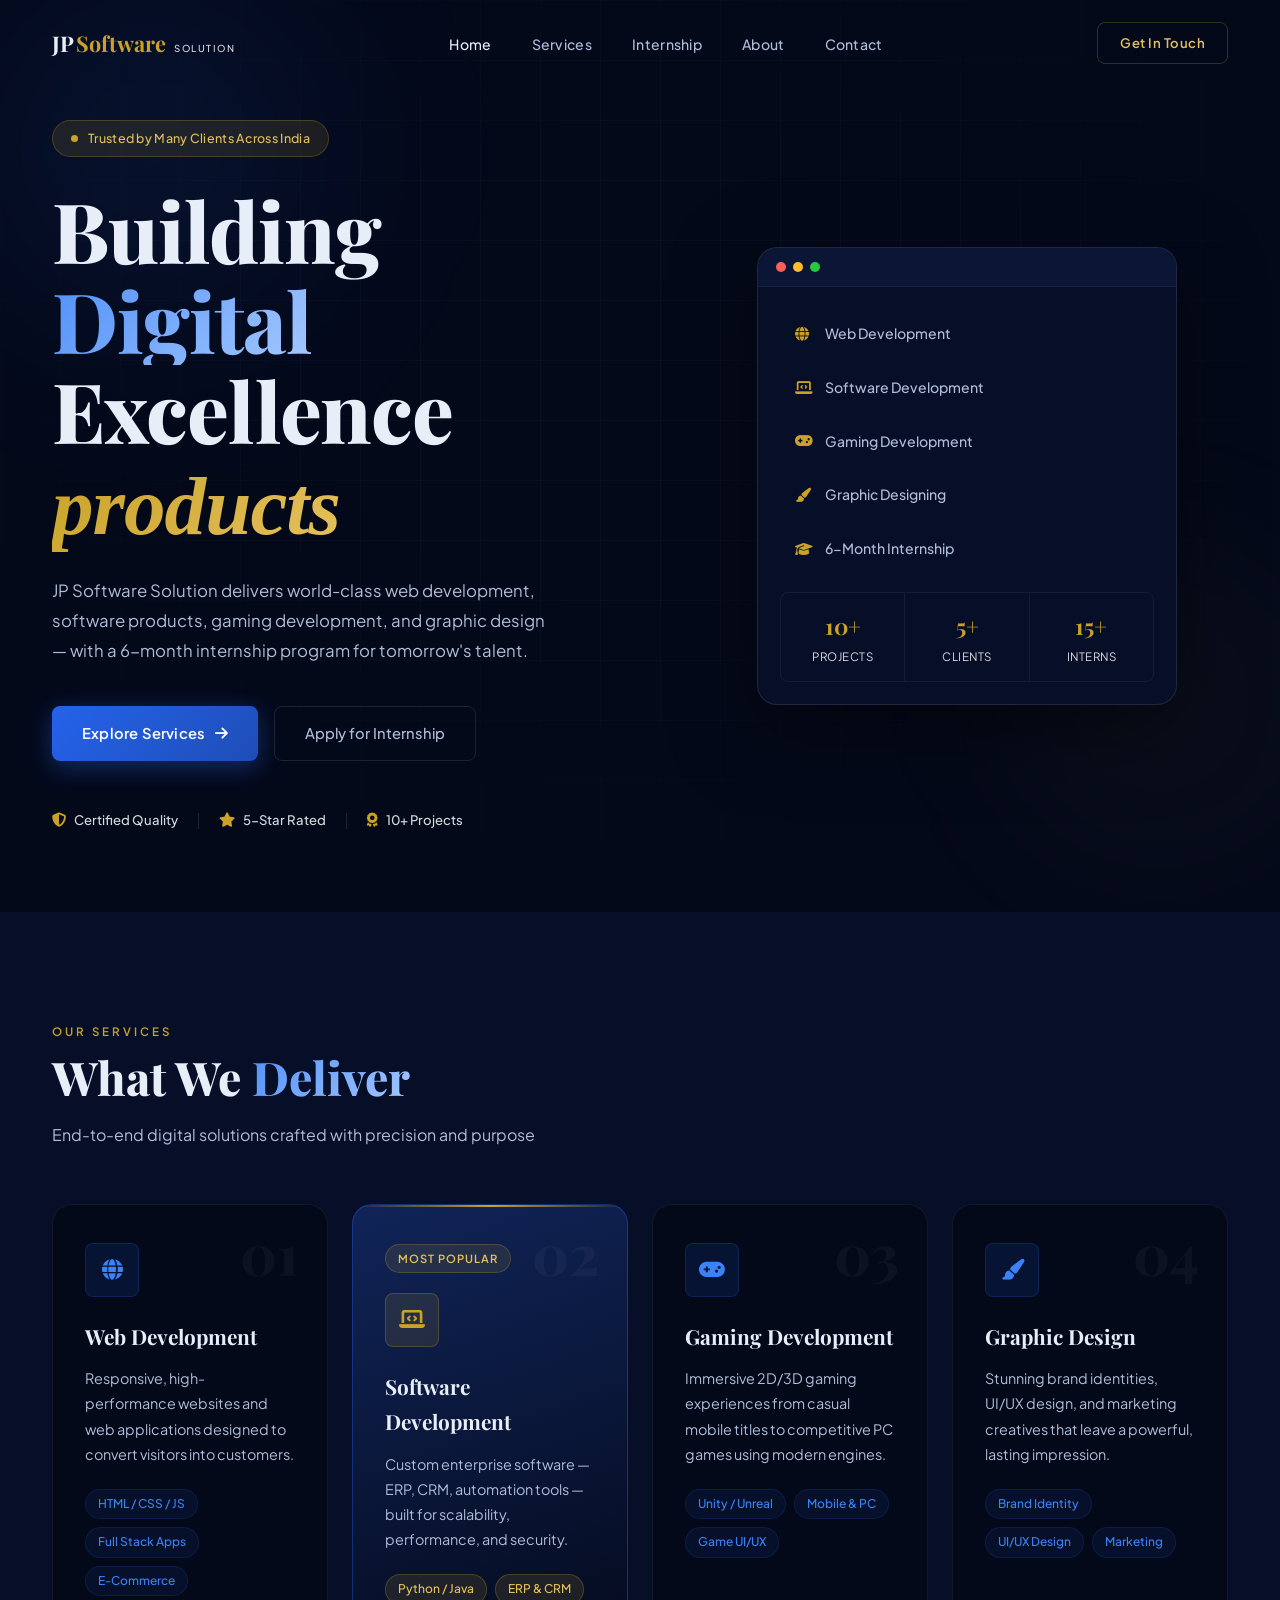
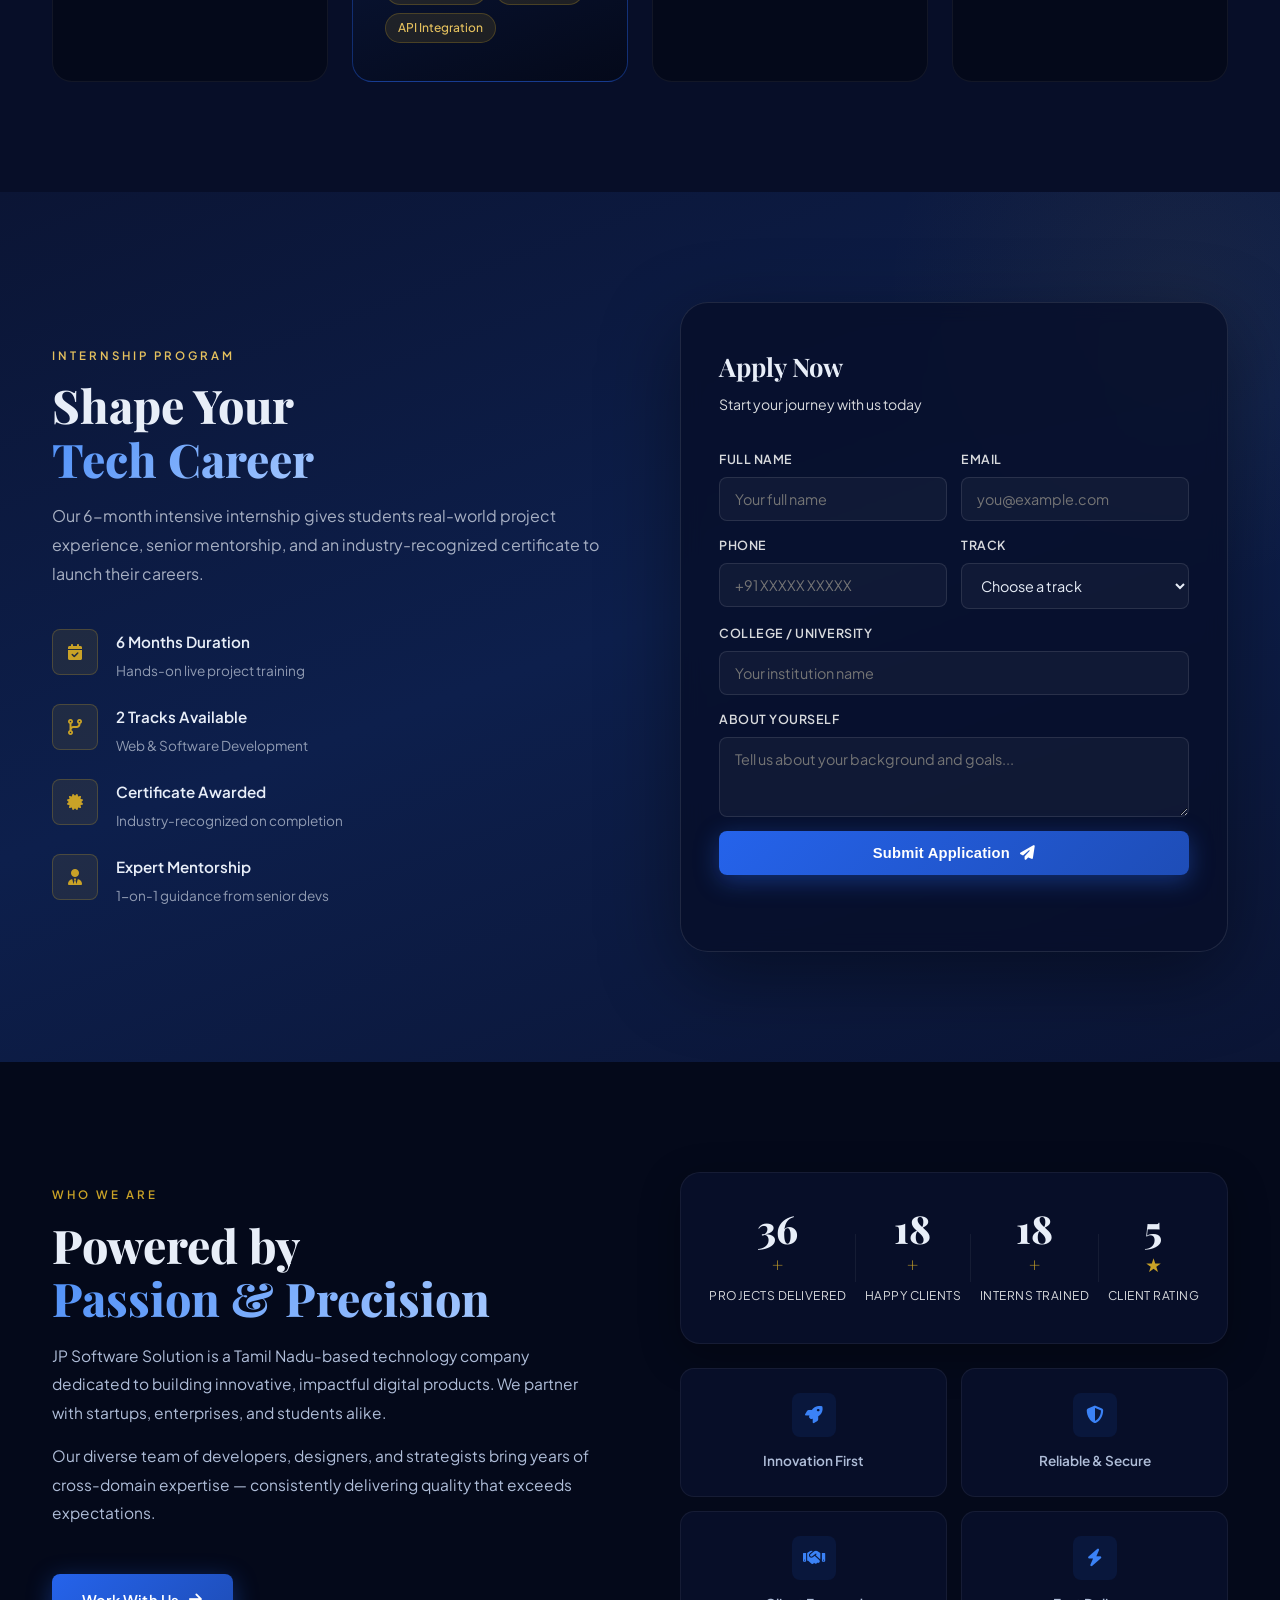
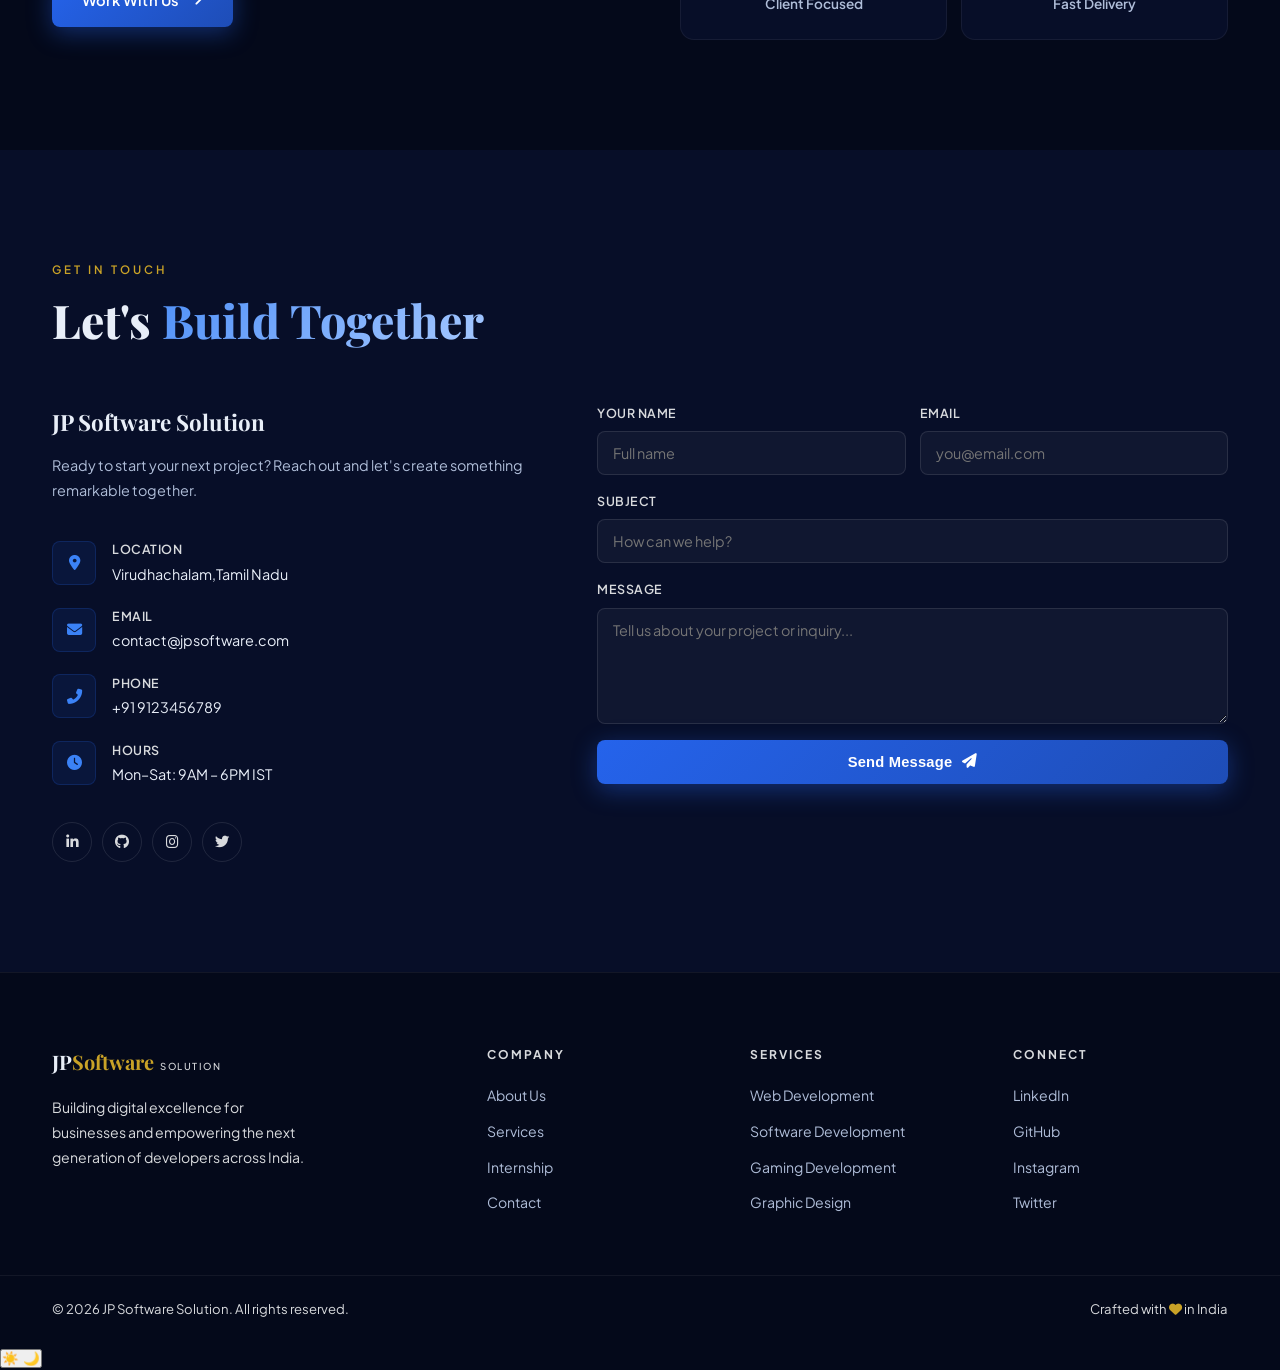
==== commit fc20e846: "index.html" ====
--- a/frontend/index.html
+++ b/frontend/index.html
@@ -1,5 +1,5 @@
 <!DOCTYPE html>
-<html lang="en">
+<html lang="en" data-theme="dark">
 <head>
   <meta charset="UTF-8"/>
   <meta name="viewport" content="width=device-width, initial-scale=1.0"/>
@@ -10,7 +10,7 @@
 </head>
 <body>
 
-<!-- PRELOADER -->
+
 <div id="preloader">
   <div class="pre-inner">
     <div class="pre-logo">JP<span>S</span></div>
@@ -18,7 +18,7 @@
   </div>
 </div>
 
-<!-- NAV -->
+
 <nav id="navbar">
   <div class="nav-inner">
     <a href="#home" class="logo">JP<span>Software</span><em>Solution</em></a>
@@ -34,15 +34,15 @@
   </div>
 </nav>
 
-<!-- HERO -->
+
 <section id="home" class="hero">
   <div class="hero-grid-bg"></div>
   <div class="hero-orb orb1"></div>
   <div class="hero-orb orb2"></div>
   <div class="hero-content">
-    <div class="hero-badge"><span class="badge-dot"></span>Qaulity and Trusted Company</div>
-    <h1>Building <span class="h-underline">Digital</span><br/>Excellence</h1>
-    <p class="hero-sub">JP Software Solution delivers world-class web development, software engineering, gaming, and graphic design — with a 6-month internship program for tomorrow's talent.</p>
+    <div class="hero-badge"><span class="badge-dot"></span>Trusted by Many Clients Across India</div>
+    <h1>Building <span class="h-underline">Digital</span><br/>Excellence <span class="h-gold">products</span></h1>
+    <p class="hero-sub">JP Software Solution delivers world-class web development, software products, gaming development, and graphic design — with a 6-month internship program for tomorrow's talent.</p>
     <div class="hero-actions">
       <a href="#services" class="btn-royal">Explore Services <i class="fas fa-arrow-right"></i></a>
       <a href="#internship" class="btn-ghost">Apply for Internship</a>
@@ -52,7 +52,7 @@
       <div class="trust-sep"></div>
       <div class="trust-item"><i class="fas fa-star"></i><span>5-Star Rated</span></div>
       <div class="trust-sep"></div>
-      <div class="trust-item"><i class="fas fa-award"></i><span>5+ Projects</span></div>
+      <div class="trust-item"><i class="fas fa-award"></i><span>10+ Projects</span></div>
     </div>
   </div>
   <div class="hero-visual">
@@ -62,19 +62,19 @@
         <div class="code-line cl1"><i class="fas fa-globe"></i> Web Development</div>
         <div class="code-line cl2"><i class="fas fa-laptop-code"></i> Software Development</div>
         <div class="code-line cl3"><i class="fas fa-gamepad"></i> Gaming Development</div>
-        <div class="code-line cl4"><i class="fas fa-paint-brush"></i> Graphic Design</div>
+        <div class="code-line cl4"><i class="fas fa-paint-brush"></i> Graphic Designing</div>
         <div class="code-line cl5"><i class="fas fa-graduation-cap"></i> 6-Month Internship</div>
         <div class="hv-stats">
-          <div class="hv-stat"><div class="hvn">50+</div><div class="hvl">Projects</div></div>
-          <div class="hv-stat"><div class="hvn">30+</div><div class="hvl">Clients</div></div>
-          <div class="hv-stat"><div class="hvn">20+</div><div class="hvl">Interns</div></div>
-        </div>
-      </div>
-    </div>
-  </div>
-</section>
-
-<!-- SERVICES -->
+          <div class="hv-stat"><div class="hvn">10+</div><div class="hvl">Projects</div></div>
+          <div class="hv-stat"><div class="hvn">5+</div><div class="hvl">Clients</div></div>
+          <div class="hv-stat"><div class="hvn">15+</div><div class="hvl">Interns</div></div>
+        </div>
+      </div>
+    </div>
+  </div>
+</section>
+
+
 <section id="services">
   <div class="container">
     <div class="sec-eyebrow">Our Services</div>
@@ -114,7 +114,7 @@
   </div>
 </section>
 
-<!-- INTERNSHIP -->
+
 <section id="internship" class="intern-section">
   <div class="container">
     <div class="intern-grid">
@@ -161,7 +161,7 @@
   </div>
 </section>
 
-<!-- ABOUT -->
+
 <section id="about">
   <div class="container">
     <div class="about-grid">
@@ -193,7 +193,7 @@
   </div>
 </section>
 
-<!-- CONTACT -->
+
 <section id="contact" class="contact-section">
   <div class="container">
     <div class="sec-eyebrow">Get In Touch</div>
@@ -203,9 +203,9 @@
         <h3>JP Software Solution</h3>
         <p class="ci-intro">Ready to start your next project? Reach out and let's create something remarkable together.</p>
         <div class="ci-list">
-          <div class="ci-item"><div class="ci-ico"><i class="fas fa-map-marker-alt"></i></div><div class="ci-txt"><strong>Location</strong><span>Tamil Nadu, India</span></div></div>
+          <div class="ci-item"><div class="ci-ico"><i class="fas fa-map-marker-alt"></i></div><div class="ci-txt"><strong>Location</strong><span>Virudhachalam,Tamil Nadu</span></div></div>
           <div class="ci-item"><div class="ci-ico"><i class="fas fa-envelope"></i></div><div class="ci-txt"><strong>Email</strong><span>contact@jpsoftware.com</span></div></div>
-          <div class="ci-item"><div class="ci-ico"><i class="fas fa-phone-alt"></i></div><div class="ci-txt"><strong>Phone</strong><span>+91 98765 43210</span></div></div>
+          <div class="ci-item"><div class="ci-ico"><i class="fas fa-phone-alt"></i></div><div class="ci-txt"><strong>Phone</strong><span>+91 9123456789</span></div></div>
           <div class="ci-item"><div class="ci-ico"><i class="fas fa-clock"></i></div><div class="ci-txt"><strong>Hours</strong><span>Mon–Sat: 9AM – 6PM IST</span></div></div>
         </div>
         <div class="social-row">
@@ -229,7 +229,7 @@
   </div>
 </section>
 
-<!-- FOOTER -->
+
 <footer>
   <div class="footer-top">
     <div class="container footer-grid">
@@ -238,18 +238,24 @@
         <p>Building digital excellence for businesses and empowering the next generation of developers across India.</p>
       </div>
       <div class="fg-col"><h4>Company</h4><a href="#about">About Us</a><a href="#services">Services</a><a href="#internship">Internship</a><a href="#contact">Contact</a></div>
-      <div class="fg-col"><h4>Services</h4><a href="#services">Web Development</a><a href="#services">Software Dev</a><a href="#services">Gaming Dev</a><a href="#services">Graphic Design</a></div>
+      <div class="fg-col"><h4>Services</h4><a href="#services">Web Development</a><a href="#services">Software Development</a><a href="#services">Gaming Development</a><a href="#services">Graphic Design</a></div>
       <div class="fg-col"><h4>Connect</h4><a href="#">LinkedIn</a><a href="#">GitHub</a><a href="#">Instagram</a><a href="#">Twitter</a></div>
     </div>
   </div>
   <div class="footer-bottom">
     <div class="container fb-inner">
-      <p>© 2025 JP Software Solution. All rights reserved.</p>
-      <p>Crafted with <i class="fas fa-heart" style="color:#c9a227"></i> in Tamil Nadu, India</p>
+      <p>© 2026 JP Software Solution. All rights reserved.</p>
+      <p>Crafted with <i class="fas fa-heart" style="color:#c9a227"></i> in India</p>
     </div>
   </div>
 </footer>
+
+
+<button id="themeToggle" title="Toggle Dark / Light Mode">
+  <span class="ico-dark">☀️</span>
+  <span class="ico-light">🌙</span>
+</button>
 
 <script src="main.js"></script>
 </body>
-</html>+</html>
